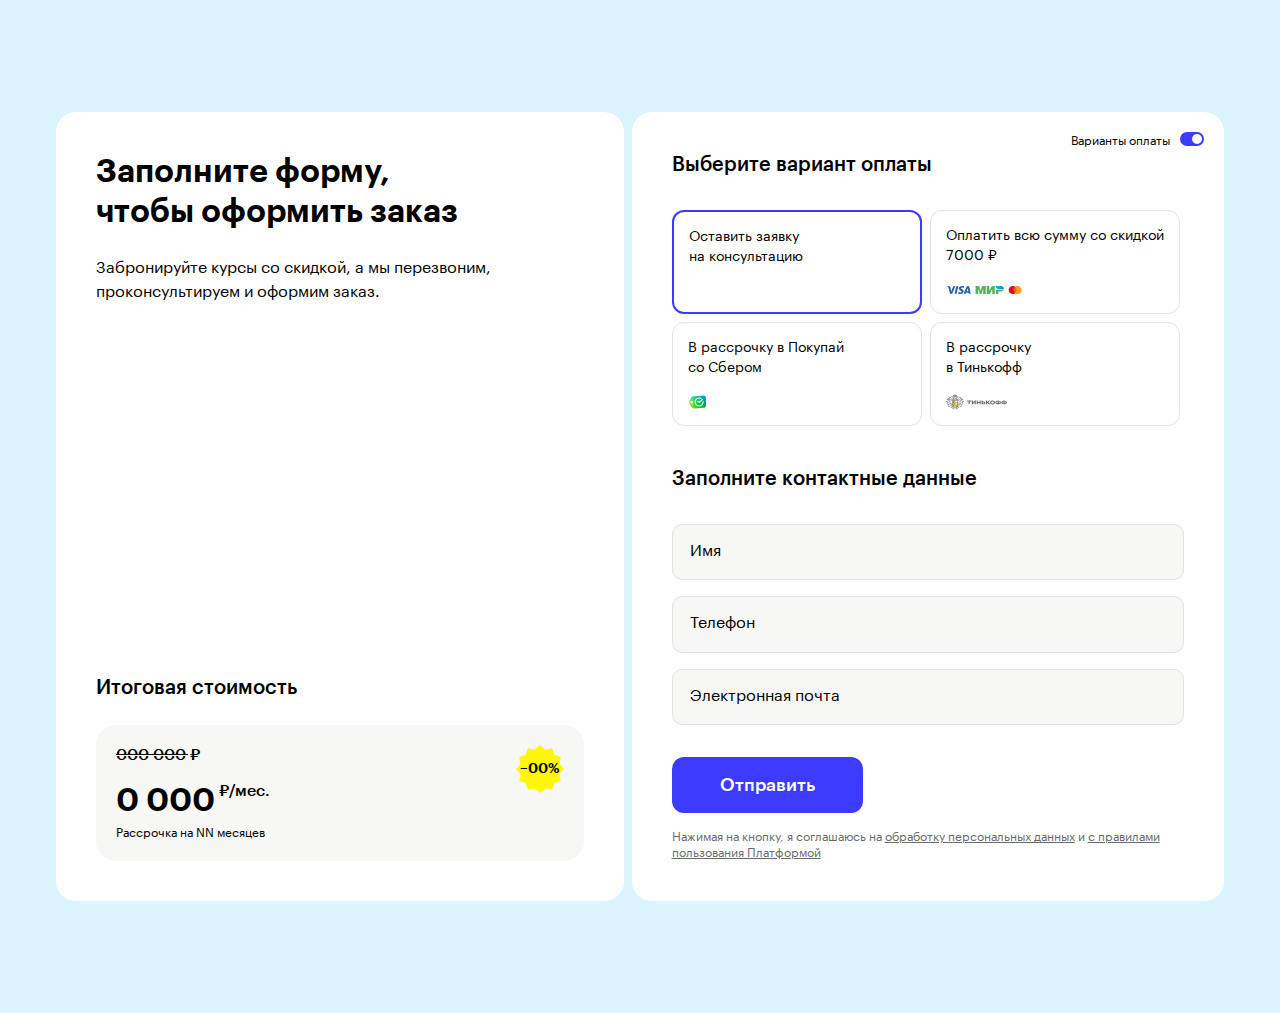
==== index.html @ cd9f7818 "prod commit" ====
<!DOCTYPE html>
<html lang="ru" class="page">
<head>
  <meta charset="UTF-8">
  <meta http-equiv="X-UA-Compatible" content="IE=edge">
  <meta name="viewport" content="width=device-width, initial-scale=1.0">
  <title>Skillbox</title>
  <link rel="icon" href="./img/favicon.png" type="image/x-icon">
  <link rel="preload" href="./resources/fonts/Graphik-Regular.woff2" as="font" type="font/woff2" crossorigin>
  <link rel="stylesheet" href="./css/vendor.css">
  <link rel="stylesheet" href="./css/main.css">
  <script defer src="./js/scripts.js"></script>
</head>
<body class="page__body">
  <main class="main">
    <div class="container">
      <div class="content">
        <div class="box order">
  <div class="order__top">
    <h1 class="order__title">Заполните форму,<br>чтобы оформить заказ</h1>
    <p class="order__description">Забронируйте курсы со&nbsp;скидкой, а&nbsp;мы&nbsp;перезвоним, проконсультируем и&nbsp;оформим заказ.</p>
  </div>
    <div class="price order__price">
    <h2 class="price__title">Итоговая стоимость</h2>
    <div class="price__container">
      <span class="price-xs price__before">000 000 ₽</span>
      <span class="price__final">0 000 <sup class="price__sub">₽/мес.</sup></span>
      <span class="price__part">Рассрочка на&nbsp;NN месяцев</span>
      <span class="sale">–00%</span>
    </div>
    </div>
</div>
        <form action="/" class="box form" novalidate>
  <div class="payment-switch">
    <h2 class="checkbox-title">Варианты оплаты</h2>
    <label class="label-checkbox">
      <input type="checkbox" checked class="checkbox visually-hidden">
      <span class="input-checkbox"></span>
    </label>
  </div>
  <div class="payment">
    <h2 class="payment__title">Выберите вариант оплаты</h2>
    <ul class="list-reset cards">
      <li class="cards__item">
        <span class="cards__descr consult">Оставить заявку на&nbsp;консультацию</span>
      </li>
      <li class="cards__item">
        <span class="cards__descr">Оплатить всю сумму со&nbsp;скидкой 7000&nbsp;₽</span>
        <div class="logo-group">
          <img class="bank-img" src="../img/visa.svg" alt="">
          <img class="bank-img" src="../img/mir.svg" alt="">
          <img class="bank-img" src="../img/mc.svg" alt="">
        </div>
      </li>
      <li class="cards__item">
      <span class="cards__descr">В&nbsp;рассрочку в&nbsp;Покупай со&nbsp;Сбером</span>
      <div class="logo-group">
        <img class="logo-payment" src="../img/sber.svg" alt="">
      </div>
    </li>
      <li class="cards__item">
        <span class="cards__descr">В&nbsp;рассрочку<br>в&nbsp;Тинькофф</span>
        <div class="logo-group">
          <img class="logo-payment" src="../img/tinkoff.svg" alt="">
        </div>
      </li>
    </ul>
  </div>

  <div class="callback">
    <h2 class="callback__title">Заполните контактные данные</h2>
    <div class="callback__block">
      <label class="callback__item">
        <input class="input-reset input input-name" type="text" name="name" placeholder=" ">
        <span class="label-name">Имя</span>
        <span class="error error-name"></span>
      </label>
      <label class="callback__item">
        <input class="input-reset input input-phone" type="tel" name="phone" placeholder=" ">
        <span class="label-name">Телефон</span>
        <span class="error error-phone"></span>
      </label>
      <label class="callback__item">
        <input class="input-reset input input-email" type="email" name="email" placeholder=" ">
        <span class="label-name">Электронная почта</span>
        <span class="error error-email"></span>
      </label>
    </div>
  </div>
  <button type="submit" class="btn-reset form__btn">Отправить</button>
  <p class="privacy">
    Нажимая на&nbsp;кнопку, я&nbsp;соглашаюсь на&nbsp;<a href="https://skillbox.ru/privacy_policy.pdf">обработку персональных данных</a> и&nbsp;<a href="https://skillbox.ru/terms_of_use.pdf">с&nbsp;правилами пользования Платформой</a>
  </p>
</form>
      </div>
    </div>
  </main>
</body>
</html>
---- css/main.css ----
@font-face {
  font-family: "Graphik";
  src: url("../resources/fonts/Graphik-Regular.woff2");
  font-display: swap;
  font-weight: 400;
  font-style: normal;
}
@font-face {
  font-family: "Graphik";
  src: url("../resources/fonts/Graphik-Medium.woff2");
  font-display: swap;
  font-weight: 500;
  font-style: normal;
}
@font-face {
  font-family: "Graphik";
  src: url("../resources/fonts/Graphik-Semibold.woff2");
  font-display: swap;
  font-weight: 600;
  font-style: normal;
}
@font-face {
  font-family: "Graphik";
  src: url("../resources/fonts/Graphik-Bold.woff2");
  font-display: swap;
  font-weight: 700;
  font-style: normal;
}
html {
  -webkit-box-sizing: border-box;
  box-sizing: border-box;
}

*,
*::before,
*::after {
  -webkit-box-sizing: inherit;
  box-sizing: inherit;
}

.page {
  height: 100%;
  font-family: "Graphik", sans-serif;
  -webkit-text-size-adjust: 100%;
  scroll-behavior: smooth;
  background-color: #DCF4FE;
}

.page__body {
  margin: 0;
  min-width: 320px;
  min-height: 100%;
  font-size: 16px;
}

img {
  max-width: 100%;
  height: 100%;
  -o-object-fit: cover;
  object-fit: cover;
}

a {
  text-decoration: underline;
  color: inherit;
}

h1 {
  margin: 0;
  padding: 0;
}

h2 {
  margin: 0;
  padding: 0;
}

h3 {
  margin: 0;
  padding: 0;
}

h4 {
  margin: 0;
  padding: 0;
}

p {
  margin: 0;
  padding: 0;
}

.list-reset {
  margin: 0;
  padding: 0;
  list-style: none;
}

.site-container {
  overflow: hidden;
}

.is-hidden {
  display: none !important;
}

.btn-reset {
  border: none;
  padding: 0;
  background: transparent;
  cursor: pointer;
}

.input-reset {
  width: 100%;
  -webkit-appearance: none;
  -moz-appearance: none;
  appearance: none;
  border: none;
  border-radius: 0;
  background-color: transparent;
}
.input-reset::-webkit-search-decoration, .input-reset::-webkit-search-cancel-button, .input-reset::-webkit-search-results-button, .input-reset::-webkit-search-results-decoration {
  display: none;
}
.input-reset::-webkit-outer-spin-button, .input-reset::-webkit-inner-spin-button {
  -webkit-appearance: none;
  margin: 0;
}

.visually-hidden {
  position: absolute;
  overflow: hidden;
  margin: -1px;
  border: 0;
  padding: 0;
  width: 1px;
  height: 1px;
  clip: rect(0 0 0 0);
  -webkit-transition: all 0.15s ease-in-out;
  -o-transition: all 0.15s ease-in-out;
  transition: all 0.15s ease-in-out;
}

.main {
  display: -webkit-box;
  display: -ms-flexbox;
  display: flex;
  -webkit-box-orient: vertical;
  -webkit-box-direction: normal;
  -ms-flex-direction: column;
  flex-direction: column;
  -webkit-box-align: center;
  -ms-flex-align: center;
  align-items: center;
}

.container {
  margin: 0 auto;
  padding: 112px 56px;
  max-width: 1280px;
  width: 100%;
}

.content {
  display: -webkit-box;
  display: -ms-flexbox;
  display: flex;
  -webkit-box-align: stretch;
  -ms-flex-align: stretch;
  align-items: stretch;
}

@media (max-width: 1279px) {
  .container {
    padding: 96px 48px;
  }
}
@media (max-width: 1023px) {
  .container {
    padding: 64px 36px;
  }

  .content {
    -webkit-box-orient: vertical;
    -webkit-box-direction: normal;
    -ms-flex-direction: column;
    flex-direction: column;
    -webkit-box-align: center;
    -ms-flex-align: center;
    align-items: center;
  }
}
@media (max-width: 767px) {
  .container {
    padding: 44px 0;
  }
}
.box {
  padding: 40px;
  width: 100%;
  background-color: #FFFFFF;
  border-radius: 20px;
}

.order {
  display: -webkit-box;
  display: -ms-flexbox;
  display: flex;
  -webkit-box-orient: vertical;
  -webkit-box-direction: normal;
  -ms-flex-direction: column;
  flex-direction: column;
  -webkit-box-pack: justify;
  -ms-flex-pack: justify;
  justify-content: space-between;
  margin-right: 8px;
  max-width: 48.6%;
}
.order__title {
  margin-bottom: 24px;
  font: 600 32px/40px "Graphik", sans-serif;
}
.order__description {
  font: 400 16px/24px "Graphik", sans-serif;
}

.price__container {
  position: relative;
  display: -webkit-box;
  display: -ms-flexbox;
  display: flex;
  -webkit-box-orient: vertical;
  -webkit-box-direction: normal;
  -ms-flex-direction: column;
  flex-direction: column;
  padding: 20px;
  background-color: #F7F7F5;
  border-radius: 20px;
}
.price__title {
  margin-bottom: 24px;
  font: 500 20px/26px "Graphik", sans-serif;
}
.price__before {
  position: relative;
  margin-bottom: 16px;
  font: 500 16px/20px "Graphik", sans-serif;
}
.price__before:before {
  content: "";
  position: absolute;
  display: block;
  top: 46%;
  width: 72px;
  height: 1px;
  border-top: 1px solid #000000;
}
.price__before:after {
  content: "";
  position: absolute;
  display: block;
  top: 49%;
  width: 72px;
  height: 1px;
  border-top: 1px solid #FFFFFF;
}
.price__final {
  margin-bottom: 4px;
  font-size: 32px;
  font-weight: 600;
  line-height: 40px;
}
.price__sub {
  top: -15px;
  left: -3px;
  font: 500 16px/20px "Graphik", sans-serif;
}
.price__part {
  font: 400 12px/16px "Graphik", sans-serif;
}

.sale {
  position: absolute;
  top: 20px;
  right: 20px;
  padding-top: 13px;
  text-align: center;
  font-size: 14px;
  font-weight: 600;
  line-height: 20px;
  width: 48px;
  height: 48px;
  background: url("../img/sale.svg") no-repeat center center;
}

@media (max-width: 1279px) {
  .order {
    padding-right: 25px;
  }
  .order__description {
    max-width: 97%;
  }
}
@media (max-width: 1023px) {
  .box {
    padding: 32px 120px;
  }

  .order {
    margin-right: 0;
    margin-bottom: 8px;
    max-width: 100%;
  }
  .order__title {
    margin-bottom: 16px;
    font: 600 24px/32px "Graphik", sans-serif;
  }
  .order__description {
    margin-bottom: 40px;
    font: 400 14px/22px "Graphik", sans-serif;
  }

  .price__container {
    padding: 16px;
    border-radius: 12px;
  }
  .price__title {
    margin-bottom: 20px;
    font: 500 18px/24px "Graphik", sans-serif;
  }
  .price__before {
    margin-bottom: 12px;
    font: 500 14px/18px "Graphik", sans-serif;
  }
  .price__final {
    font: 600 24px/32px "Graphik", sans-serif;
  }
  .price__sub {
    top: -11px;
    left: 0;
    font: 500 14px/18px "Graphik", sans-serif;
  }

  .sale {
    top: 16px;
    right: 16px;
  }
}
@media (max-width: 767px) {
  .box {
    padding: 40px 20px;
    border-radius: 10px;
  }
}
@media (max-width: 359px) {
  .order {
    padding-bottom: 50px;
  }
}
.form {
  position: relative;
  max-width: 51.4%;
}
.form__btn {
  margin-bottom: 16px;
  padding: 18px 48px;
  text-align: center;
  font: 500 18px/20px "Graphik", sans-serif;
  border-radius: 12px;
  background-color: #3D3BFF;
  color: #FFFFFF;
  -webkit-transition: background-color 0.15s ease-in-out;
  -o-transition: background-color 0.15s ease-in-out;
  transition: background-color 0.15s ease-in-out;
}
.form__btn:hover {
  background-color: #000000;
  -webkit-transition: background-color 0.15s ease-in-out;
  -o-transition: background-color 0.15s ease-in-out;
  transition: background-color 0.15s ease-in-out;
}

.payment-switch {
  position: absolute;
  top: 20px;
  right: 20px;
  display: -webkit-box;
  display: -ms-flexbox;
  display: flex;
  -webkit-box-align: center;
  -ms-flex-align: center;
  align-items: center;
}

.label-checkbox .input-checkbox {
  position: relative;
  display: inline-block;
  -webkit-box-sizing: border-box;
  box-sizing: border-box;
  width: 24px;
  height: 14px;
  border-radius: 80px;
  vertical-align: top;
  background: #A6A4A0;
  -webkit-transition: 0.2s;
  -o-transition: 0.2s;
  transition: 0.2s;
}

.label-checkbox .input-checkbox:hover {
  background: #6B6B6B;
}

.label-checkbox .input-checkbox:before {
  content: "";
  position: absolute;
  top: 2px;
  left: 2px;
  display: inline-block;
  width: 10px;
  height: 10px;
  border-radius: 50%;
  background: white;
  -webkit-transition: all 0.15s ease-in-out;
  -o-transition: all 0.15s ease-in-out;
  transition: all 0.15s ease-in-out;
}

.label-checkbox input[type=checkbox]:checked + .input-checkbox {
  background: #3D3BFF;
  -webkit-transition: all 0.15s ease-in-out;
  -o-transition: all 0.15s ease-in-out;
  transition: all 0.15s ease-in-out;
}

.label-checkbox input[type=checkbox]:checked + .input-checkbox:hover {
  background: #000000;
  -webkit-transition: all 0.15s ease-in-out;
  -o-transition: all 0.15s ease-in-out;
  transition: all 0.15s ease-in-out;
}

.label-checkbox input[type=checkbox]:checked + .input-checkbox:before {
  -webkit-transform: translateX(10px);
  -ms-transform: translateX(10px);
  transform: translateX(10px);
  -webkit-transition: all 0.15s ease-in-out;
  -o-transition: all 0.15s ease-in-out;
  transition: all 0.15s ease-in-out;
}

.label-checkbox input[type=checkbox]:not(:disabled) + .input-checkbox {
  cursor: pointer;
}

.payment {
  margin-bottom: 32px;
  -webkit-transition: all 0.15s ease-in-out;
  -o-transition: all 0.15s ease-in-out;
  transition: all 0.15s ease-in-out;
}
.payment__title {
  margin-bottom: 32px;
  font: 500 20px/26px "Graphik", sans-serif;
}
.payment__checkbox {
  max-height: 14px;
}

.checkbox-title {
  margin-right: 10px;
  font: 400 12px/16px "Graphik", sans-serif;
}

.cards {
  display: -webkit-box;
  display: -ms-flexbox;
  display: flex;
  -ms-flex-wrap: wrap;
  flex-wrap: wrap;
}
.cards__item {
  display: -webkit-box;
  display: -ms-flexbox;
  display: flex;
  -webkit-box-orient: vertical;
  -webkit-box-direction: normal;
  -ms-flex-direction: column;
  flex-direction: column;
  -webkit-box-pack: justify;
  -ms-flex-pack: justify;
  justify-content: space-between;
  margin-bottom: 8px;
  padding: 15px;
  width: 100%;
  max-width: 48.8%;
  font: 400 16px/20px "Graphik", sans-serif;
  border: 1px solid #E4E4E4;
  border-radius: 12px;
  cursor: pointer;
  -webkit-transition: border-color 0.15s ease-in-out;
  -o-transition: border-color 0.15s ease-in-out;
  transition: border-color 0.15s ease-in-out;
}
.cards__item:first-child {
  border: 2px solid #3D3BFF;
}
.cards__item:nth-child(2n+1) {
  margin-right: 8px;
}
.cards__item:hover {
  border-color: #3D3BFF;
  -webkit-transition: border-color 0.15s ease-in-out;
  -o-transition: border-color 0.15s ease-in-out;
  transition: border-color 0.15s ease-in-out;
}
.cards__descr {
  display: block;
  margin-bottom: 16px;
  font: 400 14px/20px "Graphik", sans-serif;
}

.logo-group {
  max-height: 16px;
}

.callback__title {
  margin-bottom: 32px;
  font: 500 20px/26px "Graphik", sans-serif;
}
.callback__block {
  margin-bottom: 32px;
}
.callback__item {
  position: relative;
  display: block;
}
.callback__item:not(:last-child) {
  margin-bottom: 16px;
}

.input {
  padding: 18px 50px 18px 18px;
  min-height: 56px;
  background-color: #F7F7F5;
  border: 1px solid #E4E4E4;
  border-radius: 10px;
  -webkit-transition: border-color 0.15s ease-in-out, background-color 0.15s ease-in-out;
  -o-transition: border-color 0.15s ease-in-out, background-color 0.15s ease-in-out;
  transition: border-color 0.15s ease-in-out, background-color 0.15s ease-in-out;
}
.input::-webkit-input-placeholder {
  color: #000000;
}
.input::-moz-placeholder {
  color: #000000;
}
.input:-ms-input-placeholder {
  color: #000000;
}
.input::-ms-input-placeholder {
  color: #000000;
}
.input::placeholder {
  color: #000000;
}
.input:hover {
  border-color: #C3C2BE;
  -webkit-transition: border-color 0.15s ease-in-out;
  -o-transition: border-color 0.15s ease-in-out;
  transition: border-color 0.15s ease-in-out;
}
.input:focus {
  padding-bottom: 10px;
  outline-color: #C3C2BE;
  background-color: #FFFFFF;
  -webkit-transition: all 0.15s ease-in-out;
  -o-transition: all 0.15s ease-in-out;
  transition: all 0.15s ease-in-out;
}
.input:not(:-moz-placeholder-shown) {
  padding-bottom: 10px;
  -moz-transition: all 0.15s ease-in-out;
  transition: all 0.15s ease-in-out;
}
.input:not(:-ms-input-placeholder) {
  padding-bottom: 10px;
  -ms-transition: all 0.15s ease-in-out;
  transition: all 0.15s ease-in-out;
}
.input:not(:placeholder-shown) {
  padding-bottom: 10px;
  -webkit-transition: all 0.15s ease-in-out;
  -o-transition: all 0.15s ease-in-out;
  transition: all 0.15s ease-in-out;
}

.label-name {
  position: absolute;
  top: 18px;
  left: 18px;
  -webkit-transition: all 0.15s ease-in-out;
  -o-transition: all 0.15s ease-in-out;
  transition: all 0.15s ease-in-out;
}

.input:not(:-moz-placeholder-shown) + .label-name {
  top: 10px;
  font-size: 11px;
  color: #6B6B6B;
  -moz-transition: all 0.15s ease-in-out;
  transition: all 0.15s ease-in-out;
}

.input:not(:-ms-input-placeholder) + .label-name {
  top: 10px;
  font-size: 11px;
  color: #6B6B6B;
  -ms-transition: all 0.15s ease-in-out;
  transition: all 0.15s ease-in-out;
}

.input:focus + .label-name, .input:not(:placeholder-shown) + .label-name {
  top: 10px;
  font-size: 11px;
  color: #6B6B6B;
  -webkit-transition: all 0.15s ease-in-out;
  -o-transition: all 0.15s ease-in-out;
  transition: all 0.15s ease-in-out;
}

.privacy {
  width: 97%;
  font: 400 12px/16px "Graphik", sans-serif;
  color: #6B6B6B;
}

.input--invalid {
  border-color: #FF5733;
  background-color: #FFE6E0;
}

.error {
  position: relative;
  top: 4px;
  font-size: 11px;
  line-height: 12px;
  color: #FF5733;
}

@media (max-width: 1023px) {
  .form {
    max-width: 100%;
  }
  .form__btn {
    width: 100%;
  }

  .payment {
    margin-bottom: 36px;
  }
  .payment__title {
    margin-bottom: 20px;
    font: 500 18px/24px "Graphik", sans-serif;
  }

  .cards__descr {
    margin-bottom: 12px;
    font: 400 12px/16px "Graphik", sans-serif;
  }
  .cards__item {
    margin-bottom: 4px;
    padding: 11px;
    max-width: 49.5%;
  }
  .cards__item:nth-child(2n+1) {
    margin-right: 4px;
  }

  .consult {
    width: 98%;
  }

  .callback__title {
    margin-bottom: 20px;
    font: 500 18px/24px "Graphik", sans-serif;
  }
}
@media (max-width: 767px) {
  .cards__item {
    max-width: 49.2%;
    padding-right: 10px;
  }

  .payment-switch {
    top: 15px;
    right: 15px;
  }
}
@media (max-width: 359px) {
  .privacy {
    width: 100%;
  }
}
/*# sourceMappingURL=main.css.map */
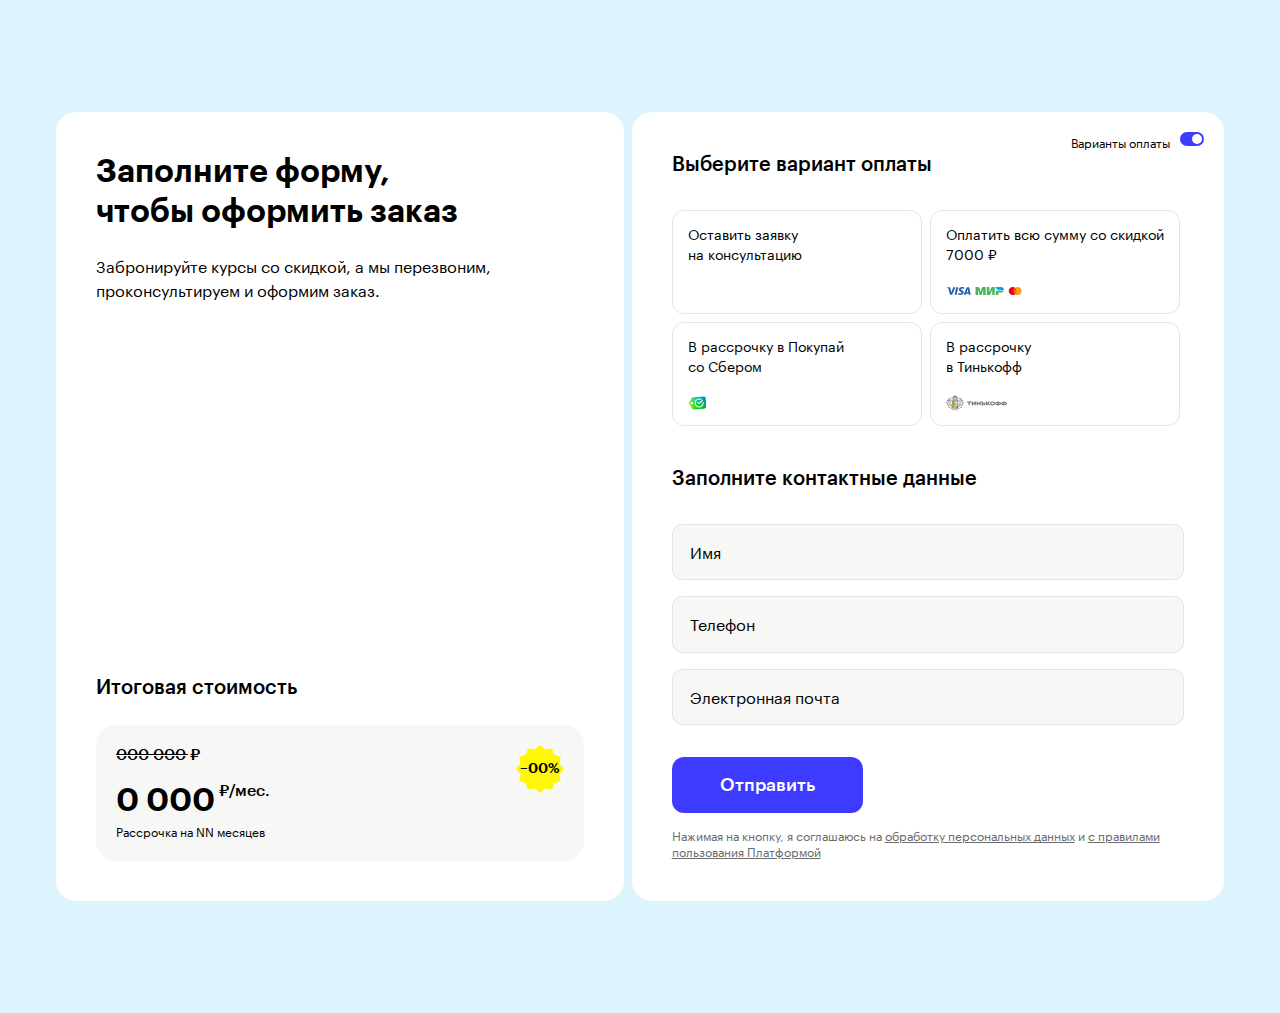
==== commit 47364ce4: "fixed problems" ====
--- a/index.html
+++ b/index.html
@@ -1,5 +1,6 @@
 <!DOCTYPE html>
 <html lang="ru" class="page">
+
 <head>
   <meta charset="UTF-8">
   <meta http-equiv="X-UA-Compatible" content="IE=edge">
@@ -11,89 +12,101 @@
   <link rel="stylesheet" href="./css/main.css">
   <script defer src="./js/scripts.js"></script>
 </head>
+
 <body class="page__body">
   <main class="main">
     <div class="container">
       <div class="content">
-        <div class="box order">
-  <div class="order__top">
-    <h1 class="order__title">Заполните форму,<br>чтобы оформить заказ</h1>
-    <p class="order__description">Забронируйте курсы со&nbsp;скидкой, а&nbsp;мы&nbsp;перезвоним, проконсультируем и&nbsp;оформим заказ.</p>
-  </div>
-    <div class="price order__price">
-    <h2 class="price__title">Итоговая стоимость</h2>
-    <div class="price__container">
-      <span class="price-xs price__before">000 000 ₽</span>
-      <span class="price__final">0 000 <sup class="price__sub">₽/мес.</sup></span>
-      <span class="price__part">Рассрочка на&nbsp;NN месяцев</span>
-      <span class="sale">–00%</span>
-    </div>
-    </div>
-</div>
+        <div class="content__order box order">
+          <div class="order__top">
+            <h1 class="order__title">Заполните форму,<br>чтобы оформить заказ</h1>
+            <p class="order__description">Забронируйте курсы со&nbsp;скидкой, а&nbsp;мы&nbsp;перезвоним,
+              проконсультируем
+              и&nbsp;оформим заказ.</p>
+          </div>
+          <div class="order__bottom">
+            <h2 class="order__bottom-title">Итоговая стоимость</h2>
+            <div class="price">
+              <span class="price-xs price__before">000 000 ₽</span>
+              <span class="price__final">0 000 <sup class="price__sub">₽/мес.</sup></span>
+              <span class="price__part">Рассрочка на&nbsp;NN месяцев</span>
+              <span class="sale">–00%</span>
+            </div>
+          </div>
+        </div>
         <form action="/" class="box form" novalidate>
-  <div class="payment-switch">
-    <h2 class="checkbox-title">Варианты оплаты</h2>
-    <label class="label-checkbox">
-      <input type="checkbox" checked class="checkbox visually-hidden">
-      <span class="input-checkbox"></span>
-    </label>
-  </div>
-  <div class="payment">
-    <h2 class="payment__title">Выберите вариант оплаты</h2>
-    <ul class="list-reset cards">
-      <li class="cards__item">
-        <span class="cards__descr consult">Оставить заявку на&nbsp;консультацию</span>
-      </li>
-      <li class="cards__item">
-        <span class="cards__descr">Оплатить всю сумму со&nbsp;скидкой 7000&nbsp;₽</span>
-        <div class="logo-group">
-          <img class="bank-img" src="../img/visa.svg" alt="">
-          <img class="bank-img" src="../img/mir.svg" alt="">
-          <img class="bank-img" src="../img/mc.svg" alt="">
-        </div>
-      </li>
-      <li class="cards__item">
-      <span class="cards__descr">В&nbsp;рассрочку в&nbsp;Покупай со&nbsp;Сбером</span>
-      <div class="logo-group">
-        <img class="logo-payment" src="../img/sber.svg" alt="">
-      </div>
-    </li>
-      <li class="cards__item">
-        <span class="cards__descr">В&nbsp;рассрочку<br>в&nbsp;Тинькофф</span>
-        <div class="logo-group">
-          <img class="logo-payment" src="../img/tinkoff.svg" alt="">
-        </div>
-      </li>
-    </ul>
-  </div>
+          <div class="payment-switch">
+            <h2 class="checkbox-title">Варианты оплаты</h2>
+            <label class="label-checkbox">
+              <input type="checkbox" checked class="checkbox visually-hidden">
+              <span class="input-checkbox"></span>
+            </label>
+          </div>
+          <div class="payment">
+            <h2 class="payment__title">Выберите вариант оплаты</h2>
+            <ul class="list-reset cards">
+              <li class="cards-item">
+                <span class="cards-descr consult">Оставить заявку на&nbsp;консультацию</span>
+              </li>
+              <li class="cards-item">
+                <span class="cards-descr">Оплатить всю сумму со&nbsp;скидкой 7000&nbsp;₽</span>
+                <div class="logo-group">
+                  <img class="bank-img" src="./img/visa.svg" alt="">
+                  <img class="bank-img" src="./img/mir.svg" alt="">
+                  <img class="bank-img" src="./img/mc.svg" alt="">
+                </div>
+              </li>
+              <li class="cards-item">
+                <span class="cards-descr">В&nbsp;рассрочку в&nbsp;Покупай со&nbsp;Сбером</span>
+                <div class="logo-group">
+                  <img class="logo-payment" src="./img/sber.svg" alt="">
+                </div>
+              </li>
+              <li class="cards-item">
+                <span class="cards-descr">В&nbsp;рассрочку<br>в&nbsp;Тинькофф</span>
+                <div class="logo-group">
+                  <img class="logo-payment" src="./img/tinkoff.svg" alt="">
+                </div>
+              </li>
+            </ul>
+          </div>
 
-  <div class="callback">
-    <h2 class="callback__title">Заполните контактные данные</h2>
-    <div class="callback__block">
-      <label class="callback__item">
-        <input class="input-reset input input-name" type="text" name="name" placeholder=" ">
-        <span class="label-name">Имя</span>
-        <span class="error error-name"></span>
-      </label>
-      <label class="callback__item">
-        <input class="input-reset input input-phone" type="tel" name="phone" placeholder=" ">
-        <span class="label-name">Телефон</span>
-        <span class="error error-phone"></span>
-      </label>
-      <label class="callback__item">
-        <input class="input-reset input input-email" type="email" name="email" placeholder=" ">
-        <span class="label-name">Электронная почта</span>
-        <span class="error error-email"></span>
-      </label>
-    </div>
-  </div>
-  <button type="submit" class="btn-reset form__btn">Отправить</button>
-  <p class="privacy">
-    Нажимая на&nbsp;кнопку, я&nbsp;соглашаюсь на&nbsp;<a href="https://skillbox.ru/privacy_policy.pdf">обработку персональных данных</a> и&nbsp;<a href="https://skillbox.ru/terms_of_use.pdf">с&nbsp;правилами пользования Платформой</a>
-  </p>
-</form>
+          <div class="callback">
+            <h2 class="callback__title">Заполните контактные данные</h2>
+            <div class="callback__block">
+              <div class="input-field">
+                <label class="callback__item">
+                  <input class="input-reset input input-name" type="text" name="name" placeholder=" ">
+                  <span class="label-name">Имя</span>
+                </label>
+                <span class="error error-name"></span>
+              </div>
+              <div class="input-field">
+                <label class="callback__item">
+                  <input class="input-reset input input-phone" type="tel" name="phone" placeholder=" ">
+                  <span class="label-name">Телефон</span>
+                </label>
+                <span class="error error-phone"></span>
+              </div>
+              <div class="input-field">
+                <label class="callback__item">
+                  <input class="input-reset input input-email" type="email" name="email" placeholder=" ">
+                  <span class="label-name">Электронная почта</span>
+                </label>
+                <span class="error error-email"></span>
+              </div>
+            </div>
+          </div>
+          <button type="submit" class="btn-reset form__btn">Отправить</button>
+          <p class="privacy">
+            Нажимая на&nbsp;кнопку, я&nbsp;соглашаюсь на&nbsp;<a href="https://skillbox.ru/privacy_policy.pdf">обработку
+              персональных данных</a> и&nbsp;<a href="https://skillbox.ru/terms_of_use.pdf">с&nbsp;правилами пользования
+              Платформой</a>
+          </p>
+        </form>
       </div>
     </div>
   </main>
 </body>
+
 </html>--- a/css/main.css
+++ b/css/main.css
@@ -51,6 +51,7 @@
   min-width: 320px;
   min-height: 100%;
   font-size: 16px;
+  line-height: 24px;
 }
 
 img {
@@ -221,11 +222,13 @@
   margin-bottom: 24px;
   font: 600 32px/40px "Graphik", sans-serif;
 }
-.order__description {
-  font: 400 16px/24px "Graphik", sans-serif;
-}
-
-.price__container {
+
+.order__bottom-title {
+  margin-bottom: 24px;
+  font: 500 20px/26px "Graphik", sans-serif;
+}
+
+.price {
   position: relative;
   display: -webkit-box;
   display: -ms-flexbox;
@@ -238,14 +241,11 @@
   background-color: #F7F7F5;
   border-radius: 20px;
 }
-.price__title {
-  margin-bottom: 24px;
-  font: 500 20px/26px "Graphik", sans-serif;
-}
 .price__before {
   position: relative;
   margin-bottom: 16px;
-  font: 500 16px/20px "Graphik", sans-serif;
+  font-weight: 500;
+  line-height: 20px;
 }
 .price__before:before {
   content: "";
@@ -274,7 +274,9 @@
 .price__sub {
   top: -15px;
   left: -3px;
-  font: 500 16px/20px "Graphik", sans-serif;
+  font-size: 16px;
+  font-weight: 500;
+  line-height: 20px;
 }
 .price__part {
   font: 400 12px/16px "Graphik", sans-serif;
@@ -321,13 +323,14 @@
     font: 400 14px/22px "Graphik", sans-serif;
   }
 
-  .price__container {
+  .order__bottom-title {
+    margin-bottom: 20px;
+    font: 500 18px/24px "Graphik", sans-serif;
+  }
+
+  .price {
     padding: 16px;
     border-radius: 12px;
-  }
-  .price__title {
-    margin-bottom: 20px;
-    font: 500 18px/24px "Graphik", sans-serif;
   }
   .price__before {
     margin-bottom: 12px;
@@ -455,7 +458,7 @@
 }
 
 .payment {
-  margin-bottom: 32px;
+  margin-bottom: 40px;
   -webkit-transition: all 0.15s ease-in-out;
   -o-transition: all 0.15s ease-in-out;
   transition: all 0.15s ease-in-out;
@@ -480,7 +483,8 @@
   -ms-flex-wrap: wrap;
   flex-wrap: wrap;
 }
-.cards__item {
+
+.cards-item {
   display: -webkit-box;
   display: -ms-flexbox;
   display: flex;
@@ -495,29 +499,38 @@
   padding: 15px;
   width: 100%;
   max-width: 48.8%;
-  font: 400 16px/20px "Graphik", sans-serif;
+  min-height: 104px;
   border: 1px solid #E4E4E4;
   border-radius: 12px;
   cursor: pointer;
+  outline-offset: -1px;
+  outline-color: transparent;
   -webkit-transition: border-color 0.15s ease-in-out;
   -o-transition: border-color 0.15s ease-in-out;
   transition: border-color 0.15s ease-in-out;
 }
-.cards__item:first-child {
-  border: 2px solid #3D3BFF;
-}
-.cards__item:nth-child(2n+1) {
+.cards-item:nth-child(2n+1) {
   margin-right: 8px;
 }
-.cards__item:hover {
+.cards-item:nth-last-child(-n+2) {
+  margin-bottom: 0;
+}
+.cards-item:hover {
   border-color: #3D3BFF;
   -webkit-transition: border-color 0.15s ease-in-out;
   -o-transition: border-color 0.15s ease-in-out;
   transition: border-color 0.15s ease-in-out;
 }
-.cards__descr {
+
+.cards-item--active {
+  outline: 2px solid #3D3BFF;
+}
+.cards-item--active:hover {
+  border-color: transparent;
+}
+
+.cards-descr {
   display: block;
-  margin-bottom: 16px;
   font: 400 14px/20px "Graphik", sans-serif;
 }
 
@@ -530,14 +543,14 @@
   font: 500 20px/26px "Graphik", sans-serif;
 }
 .callback__block {
+  display: -ms-grid;
+  display: grid;
+  grid-row-gap: 16px;
   margin-bottom: 32px;
 }
 .callback__item {
   position: relative;
   display: block;
-}
-.callback__item:not(:last-child) {
-  margin-bottom: 16px;
 }
 
 .input {
@@ -657,29 +670,27 @@
     width: 100%;
   }
 
-  .payment {
-    margin-bottom: 36px;
-  }
   .payment__title {
     margin-bottom: 20px;
     font: 500 18px/24px "Graphik", sans-serif;
   }
 
-  .cards__descr {
-    margin-bottom: 12px;
-    font: 400 12px/16px "Graphik", sans-serif;
-  }
-  .cards__item {
+  .cards-item {
     margin-bottom: 4px;
     padding: 11px;
     max-width: 49.5%;
-  }
-  .cards__item:nth-child(2n+1) {
+    min-height: 84px;
+  }
+  .cards-item:nth-child(2n+1) {
     margin-right: 4px;
   }
 
+  .cards-descr {
+    font: 400 12px/16px "Graphik", sans-serif;
+  }
+
   .consult {
-    width: 98%;
+    width: 97%;
   }
 
   .callback__title {
@@ -688,7 +699,7 @@
   }
 }
 @media (max-width: 767px) {
-  .cards__item {
+  .cards-item {
     max-width: 49.2%;
     padding-right: 10px;
   }
@@ -699,6 +710,10 @@
   }
 }
 @media (max-width: 359px) {
+  .cards-item {
+    min-height: 100px;
+  }
+
   .privacy {
     width: 100%;
   }
